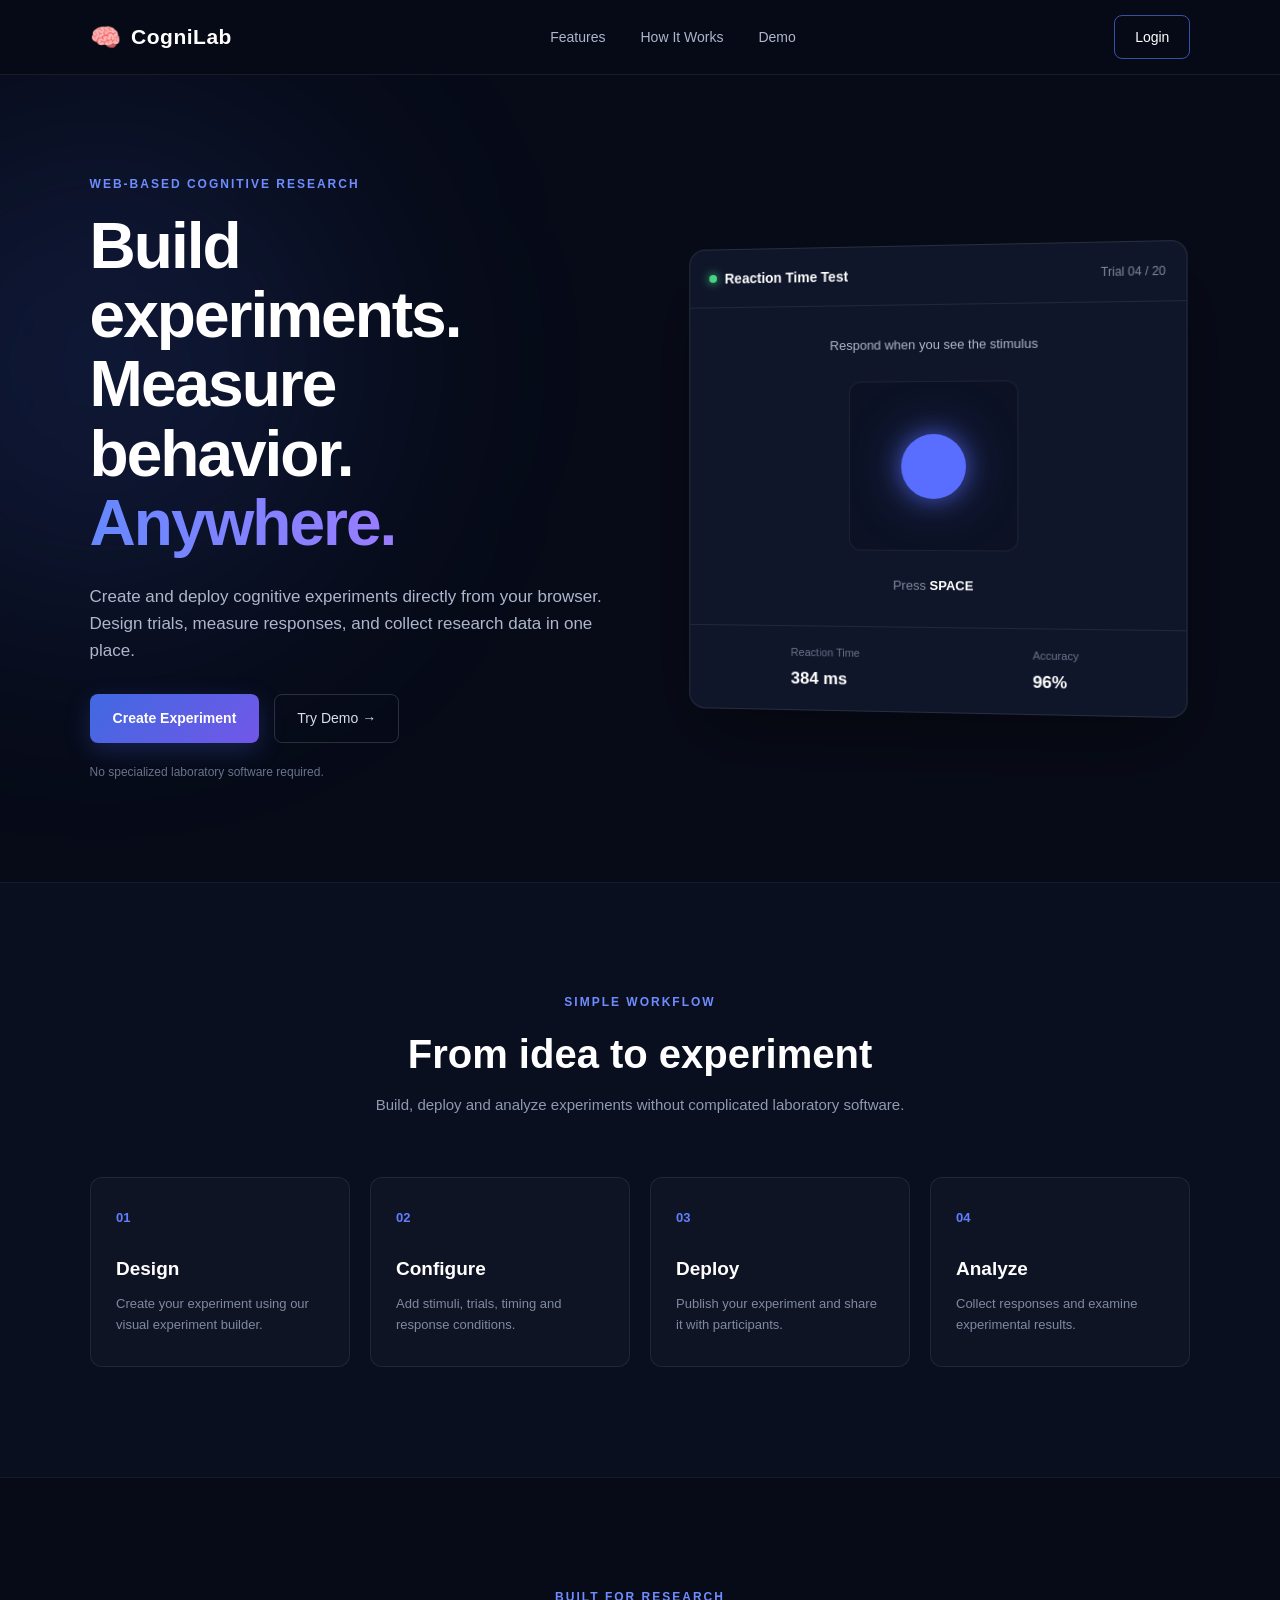
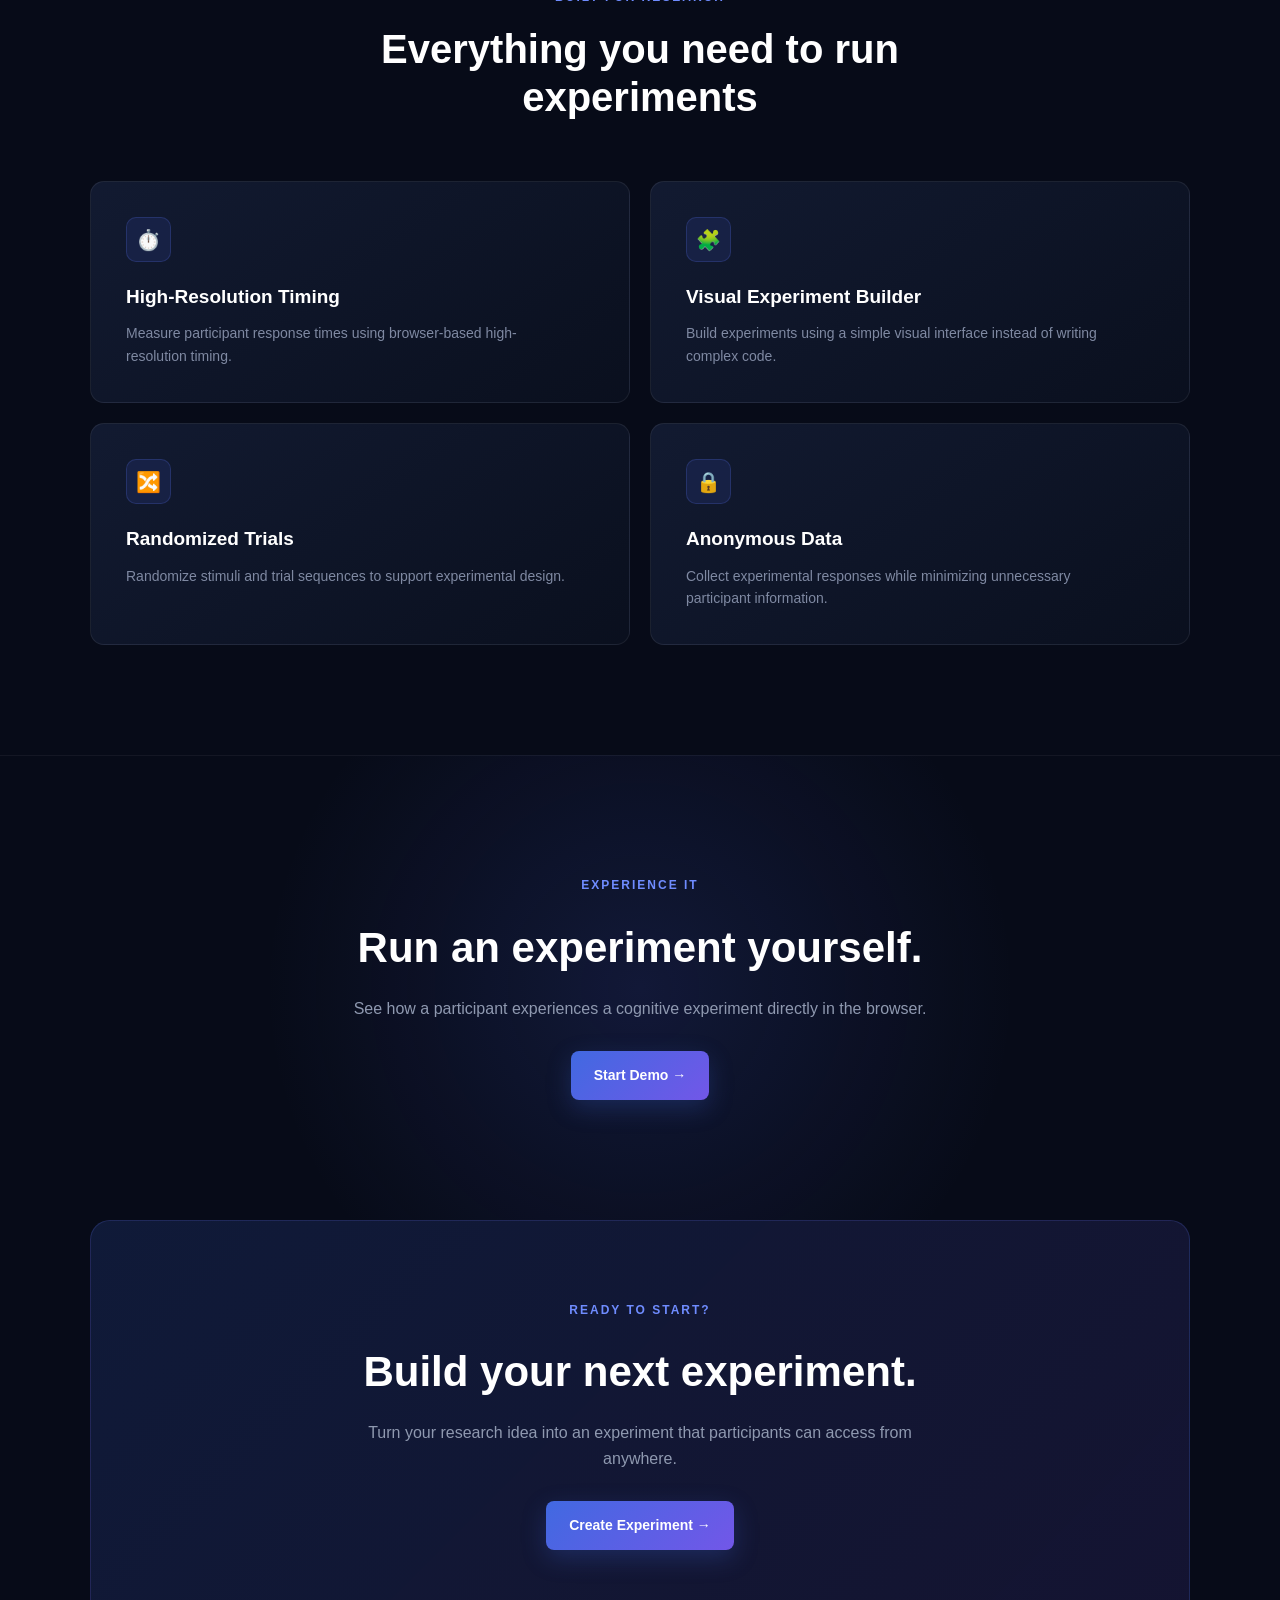
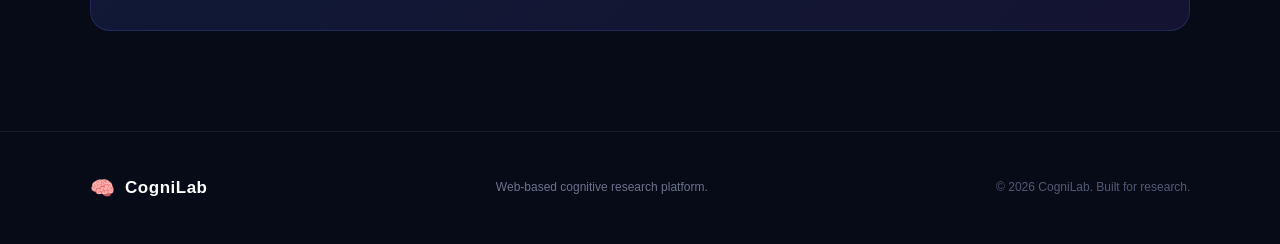
==== index.html @ 71c2ce1d "Add html and css files" ====
<!DOCTYPE html>
<html lang="en">

<head>
    <meta charset="UTF-8">

    <!-- Makes the website responsive on mobile -->
    <meta name="viewport" content="width=device-width, initial-scale=1.0">

    <title>CogniLab | Cognitive Experiment Platform</title>

    <!-- Connect CSS file -->
    <link rel="stylesheet" href="style.css">
</head>

<body>

    <!-- ================= NAVBAR ================= -->

    <header class="navbar">

        <!-- Logo -->
        <div class="logo">
            <span class="logo-icon">🧠</span>
            <span>CogniLab</span>
        </div>

        <!-- Navigation -->
        <nav>
            <a href="#features">Features</a>
            <a href="#how-it-works">How It Works</a>
            <a href="#demo">Demo</a>
        </nav>

        <!-- Navbar button -->
        <a href="login.html" class="nav-button">
    Login
</a>

    </header>


    <!-- ================= HERO SECTION ================= -->

    <main>

        <section class="hero">

            <!-- Left side of Hero -->
            <div class="hero-content">

                <p class="small-heading">
                    WEB-BASED COGNITIVE RESEARCH
                </p>

                <h1>
                    Build experiments.
                    <br>
                    Measure behavior.
                    <br>
                    <span>Anywhere.</span>
                </h1>

                <p class="hero-description">
                    Create and deploy cognitive experiments directly
                    from your browser. Design trials, measure responses,
                    and collect research data in one place.
                </p>

                <!-- Hero buttons -->
                <div class="hero-buttons">

                    <a href="login.html" class="primary-button">
    Create Experiment
</a>

                    <a href="#demo" class="secondary-button">
                        Try Demo →
                    </a>

                </div>

                <!-- Small trust/info text -->
                <p class="hero-note">
                    No specialized laboratory software required.
                </p>

            </div>


            <!-- Right side: Experiment Preview -->

            <div class="experiment-preview">

                <div class="preview-header">

                    <div class="preview-title">
                        <span class="status-dot"></span>
                        Reaction Time Test
                    </div>

                    <span class="trial-number">
                        Trial 04 / 20
                    </span>

                </div>


                <div class="preview-body">

                    <p class="ready-text">
                        Respond when you see the stimulus
                    </p>

                    <div class="stimulus">
                        <div class="circle"></div>
                    </div>

                    <p class="instruction">
                        Press <strong>SPACE</strong>
                    </p>

                </div>


                <div class="preview-footer">

                    <div>
                        <span>Reaction Time</span>
                        <strong>384 ms</strong>
                    </div>

                    <div>
                        <span>Accuracy</span>
                        <strong>96%</strong>
                    </div>

                </div>

            </div>

        </section>


        <!-- ================= HOW IT WORKS ================= -->

        <section id="how-it-works" class="how-it-works">

            <div class="section-heading">

                <p class="small-heading">
                    SIMPLE WORKFLOW
                </p>

                <h2>
                    From idea to experiment
                </h2>

                <p>
                    Build, deploy and analyze experiments without
                    complicated laboratory software.
                </p>

            </div>


            <div class="steps">

                <!-- Step 1 -->
                <div class="step-card">

                    <div class="step-number">
                        01
                    </div>

                    <h3>
                        Design
                    </h3>

                    <p>
                        Create your experiment using our visual
                        experiment builder.
                    </p>

                </div>


                <!-- Step 2 -->
                <div class="step-card">

                    <div class="step-number">
                        02
                    </div>

                    <h3>
                        Configure
                    </h3>

                    <p>
                        Add stimuli, trials, timing and response
                        conditions.
                    </p>

                </div>


                <!-- Step 3 -->
                <div class="step-card">

                    <div class="step-number">
                        03
                    </div>

                    <h3>
                        Deploy
                    </h3>

                    <p>
                        Publish your experiment and share it with
                        participants.
                    </p>

                </div>


                <!-- Step 4 -->
                <div class="step-card">

                    <div class="step-number">
                        04
                    </div>

                    <h3>
                        Analyze
                    </h3>

                    <p>
                        Collect responses and examine experimental
                        results.
                    </p>

                </div>

            </div>

        </section>


        <!-- ================= FEATURES ================= -->

        <section id="features" class="features">

            <div class="section-heading">

                <p class="small-heading">
                    BUILT FOR RESEARCH
                </p>

                <h2>
                    Everything you need to run experiments
                </h2>

            </div>


            <div class="feature-grid">

                <div class="feature-card">

                    <div class="feature-icon">
                        ⏱️
                    </div>

                    <h3>
                        High-Resolution Timing
                    </h3>

                    <p>
                        Measure participant response times
                        using browser-based high-resolution timing.
                    </p>

                </div>


                <div class="feature-card">

                    <div class="feature-icon">
                        🧩
                    </div>

                    <h3>
                        Visual Experiment Builder
                    </h3>

                    <p>
                        Build experiments using a simple visual
                        interface instead of writing complex code.
                    </p>

                </div>


                <div class="feature-card">

                    <div class="feature-icon">
                        🔀
                    </div>

                    <h3>
                        Randomized Trials
                    </h3>

                    <p>
                        Randomize stimuli and trial sequences
                        to support experimental design.
                    </p>

                </div>


                <div class="feature-card">

                    <div class="feature-icon">
                        🔒
                    </div>

                    <h3>
                        Anonymous Data
                    </h3>

                    <p>
                        Collect experimental responses while
                        minimizing unnecessary participant information.
                    </p>

                </div>

            </div>

        </section>


        <!-- ================= DEMO SECTION ================= -->

        <section id="demo" class="demo">

            <div class="demo-content">

                <p class="small-heading">
                    EXPERIENCE IT
                </p>

                <h2>
                    Run an experiment yourself.
                </h2>

                <p>
                    See how a participant experiences a cognitive
                    experiment directly in the browser.
                </p>

                <a href="#" class="primary-button">
                    Start Demo →
                </a>

            </div>

        </section>


        <!-- ================= FINAL CTA ================= -->

        <section class="final-cta">

            <p class="small-heading">
                READY TO START?
            </p>

            <h2>
                Build your next experiment.
            </h2>

            <p>
                Turn your research idea into an experiment
                that participants can access from anywhere.
            </p>

            <a href="#" class="primary-button">
                Create Experiment →
            </a>

        </section>

    </main>


    <!-- ================= FOOTER ================= -->

    <footer>

        <div class="logo">
            <span class="logo-icon">🧠</span>
            <span>CogniLab</span>
        </div>

        <p>
            Web-based cognitive research platform.
        </p>

        <p class="copyright">
            © 2026 CogniLab. Built for research.
        </p>

    </footer>

</body>

</html>
---- style.css ----
/* =========================================================
   GLOBAL STYLES
   ========================================================= */

* {
    margin: 0;
    padding: 0;
    box-sizing: border-box;
}

html {
    scroll-behavior: smooth;
}

body {
    font-family: Arial, Helvetica, sans-serif;
    background: #070b18;
    color: #ffffff;
    line-height: 1.6;
}

/* Remove default link styling */

a {
    text-decoration: none;
    color: inherit;
}

/* Common container width */

main {
    overflow: hidden;
}


/* =========================================================
   NAVBAR
   ========================================================= */

.navbar {
    height: 75px;
    width: 100%;

    display: flex;
    align-items: center;
    justify-content: space-between;

    padding: 0 7%;

    background: rgba(7, 11, 24, 0.9);
    border-bottom: 1px solid rgba(255, 255, 255, 0.08);

    position: sticky;
    top: 0;
    z-index: 1000;

    backdrop-filter: blur(15px);
}

/* Logo */

.logo {
    display: flex;
    align-items: center;
    gap: 10px;

    font-size: 21px;
    font-weight: bold;
    letter-spacing: 0.5px;
}

.logo-icon {
    font-size: 25px;
}

/* Navigation */

.navbar nav {
    display: flex;
    gap: 35px;
}

.navbar nav a {
    color: #aeb6cc;
    font-size: 14px;

    transition: 0.3s ease;
}

.navbar nav a:hover {
    color: #ffffff;
}

/* Navbar button */

.nav-button {
    padding: 10px 20px;

    border: 1px solid rgba(90, 130, 255, 0.6);
    border-radius: 8px;

    color: #ffffff;
    font-size: 14px;

    transition: 0.3s ease;
}

.nav-button:hover {
    background: #4169e1;
    border-color: #4169e1;
}


/* =========================================================
   COMMON BUTTONS
   ========================================================= */

.primary-button {
    display: inline-block;

    padding: 13px 23px;

    border-radius: 8px;

    background: linear-gradient(
        135deg,
        #4169e1,
        #7257e8
    );

    color: white;

    font-size: 14px;
    font-weight: bold;

    transition: 0.3s ease;

    box-shadow: 0 8px 25px rgba(65, 105, 225, 0.25);
}

.primary-button:hover {
    transform: translateY(-3px);

    box-shadow:
        0 12px 35px rgba(65, 105, 225, 0.4);
}

.secondary-button {
    display: inline-block;

    padding: 12px 22px;

    border: 1px solid rgba(255, 255, 255, 0.15);

    border-radius: 8px;

    color: #d9deeb;

    font-size: 14px;

    transition: 0.3s ease;
}

.secondary-button:hover {
    background: rgba(255, 255, 255, 0.06);
}


/* =========================================================
   HERO SECTION
   ========================================================= */

.hero {
    min-height: 650px;

    padding: 100px 7%;

    display: grid;
    grid-template-columns: 1fr 1fr;

    align-items: center;

    gap: 70px;

    position: relative;
}

/* Background glow */

.hero::before {
    content: "";

    position: absolute;

    width: 500px;
    height: 500px;

    background: rgba(65, 105, 225, 0.15);

    filter: blur(120px);

    border-radius: 50%;

    top: 40px;
    left: -150px;

    z-index: -1;
}

/* Hero content */

.hero-content {
    max-width: 620px;
}

.small-heading {
    color: #6f8cff;

    font-size: 12px;

    font-weight: bold;

    letter-spacing: 2px;

    margin-bottom: 18px;
}

.hero h1 {
    font-size: clamp(45px, 5vw, 72px);

    line-height: 1.08;

    letter-spacing: -2px;

    margin-bottom: 25px;
}

.hero h1 span {
    background: linear-gradient(
        90deg,
        #6688ff,
        #9a7cff
    );

    -webkit-background-clip: text;
    background-clip: text;

    color: transparent;
}

.hero-description {
    color: #aeb6cc;

    font-size: 17px;

    max-width: 560px;

    margin-bottom: 30px;
}

/* Hero buttons */

.hero-buttons {
    display: flex;

    align-items: center;

    gap: 15px;

    margin-bottom: 20px;
}

.hero-note {
    color: #69738c;

    font-size: 12px;
}


/* =========================================================
   EXPERIMENT PREVIEW
   ========================================================= */

.experiment-preview {
    width: 100%;
    max-width: 500px;

    justify-self: center;

    background: rgba(17, 24, 45, 0.85);

    border: 1px solid rgba(255, 255, 255, 0.1);

    border-radius: 16px;

    overflow: hidden;

    box-shadow:
        0 30px 80px rgba(0, 0, 0, 0.4);

    transform: perspective(1000px) rotateY(-5deg);

    transition: 0.5s ease;
}

.experiment-preview:hover {
    transform: perspective(1000px) rotateY(0deg) translateY(-5px);
}

/* Preview header */

.preview-header {
    padding: 18px 20px;

    display: flex;
    align-items: center;
    justify-content: space-between;

    border-bottom: 1px solid rgba(255, 255, 255, 0.08);
}

.preview-title {
    display: flex;

    align-items: center;

    gap: 8px;

    font-size: 14px;

    font-weight: bold;
}

.status-dot {
    width: 8px;
    height: 8px;

    background: #45d483;

    border-radius: 50%;

    box-shadow: 0 0 10px #45d483;
}

.trial-number {
    color: #7f89a2;

    font-size: 12px;
}

/* Preview body */

.preview-body {
    min-height: 320px;

    padding: 30px;

    display: flex;

    flex-direction: column;

    align-items: center;

    justify-content: center;

    text-align: center;
}

.ready-text {
    color: #aeb6cc;

    font-size: 13px;

    margin-bottom: 25px;
}

/* Stimulus area */

.stimulus {
    width: 170px;
    height: 170px;

    display: flex;

    align-items: center;
    justify-content: center;

    background: #0c1224;

    border: 1px solid rgba(255, 255, 255, 0.07);

    border-radius: 12px;

    margin-bottom: 25px;
}

/* Stimulus circle */

.circle {
    width: 65px;
    height: 65px;

    border-radius: 50%;

    background: #596dff;

    box-shadow:
        0 0 25px rgba(89, 109, 255, 0.7),
        0 0 60px rgba(89, 109, 255, 0.3);
}

.instruction {
    color: #7f89a2;

    font-size: 13px;
}

.instruction strong {
    color: #ffffff;
}

/* Preview footer */

.preview-footer {
    display: flex;

    justify-content: space-around;

    padding: 18px;

    border-top: 1px solid rgba(255, 255, 255, 0.08);
}

.preview-footer div {
    display: flex;

    flex-direction: column;

    gap: 3px;
}

.preview-footer span {
    color: #69738c;

    font-size: 11px;
}

.preview-footer strong {
    font-size: 17px;
}


/* =========================================================
   SECTION COMMON STYLES
   ========================================================= */

.how-it-works,
.features {
    padding: 110px 7%;
}

.section-heading {
    max-width: 700px;

    margin: 0 auto 60px;

    text-align: center;
}

.section-heading h2 {
    font-size: 40px;

    line-height: 1.2;

    margin-bottom: 15px;
}

.section-heading > p:last-child {
    color: #8f99b0;

    font-size: 15px;
}


/* =========================================================
   HOW IT WORKS
   ========================================================= */

.how-it-works {
    background: #0a0f20;

    border-top: 1px solid rgba(255, 255, 255, 0.04);
    border-bottom: 1px solid rgba(255, 255, 255, 0.04);
}

.steps {
    max-width: 1100px;

    margin: auto;

    display: grid;

    grid-template-columns: repeat(4, 1fr);

    gap: 20px;
}

.step-card {
    padding: 30px 25px;

    background: rgba(255, 255, 255, 0.025);

    border: 1px solid rgba(255, 255, 255, 0.07);

    border-radius: 12px;

    transition: 0.3s ease;
}

.step-card:hover {
    transform: translateY(-6px);

    border-color: rgba(92, 117, 255, 0.4);

    background: rgba(65, 105, 225, 0.06);
}

.step-number {
    color: #627eff;

    font-size: 13px;

    font-weight: bold;

    margin-bottom: 25px;
}

.step-card h3 {
    font-size: 19px;

    margin-bottom: 10px;
}

.step-card p {
    color: #7f89a2;

    font-size: 13px;
}


/* =========================================================
   FEATURES
   ========================================================= */

.features {
    position: relative;
}

.feature-grid {
    max-width: 1100px;

    margin: auto;

    display: grid;

    grid-template-columns: repeat(2, 1fr);

    gap: 20px;
}

.feature-card {
    padding: 35px;

    background: linear-gradient(
        145deg,
        rgba(20, 28, 52, 0.9),
        rgba(11, 16, 31, 0.9)
    );

    border: 1px solid rgba(255, 255, 255, 0.07);

    border-radius: 14px;

    transition: 0.3s ease;
}

.feature-card:hover {
    transform: translateY(-5px);

    border-color: rgba(100, 125, 255, 0.35);
}

.feature-icon {
    width: 45px;
    height: 45px;

    display: flex;

    align-items: center;
    justify-content: center;

    background: rgba(75, 103, 235, 0.12);

    border: 1px solid rgba(95, 120, 255, 0.2);

    border-radius: 10px;

    font-size: 20px;

    margin-bottom: 20px;
}

.feature-card h3 {
    font-size: 19px;

    margin-bottom: 10px;
}

.feature-card p {
    color: #7f89a2;

    font-size: 14px;

    max-width: 450px;
}


/* =========================================================
   DEMO SECTION
   ========================================================= */

.demo {
    padding: 120px 7%;

    text-align: center;

    background:
        radial-gradient(
            circle at center,
            rgba(74, 94, 220, 0.16),
            transparent 55%
        );

    border-top: 1px solid rgba(255, 255, 255, 0.05);
}

.demo-content {
    max-width: 650px;

    margin: auto;
}

.demo h2 {
    font-size: 42px;

    margin-bottom: 15px;
}

.demo p:not(.small-heading) {
    color: #8f99b0;

    margin-bottom: 30px;
}


/* =========================================================
   FINAL CTA
   ========================================================= */

.final-cta {
    margin: 0 7% 100px;

    padding: 80px 30px;

    text-align: center;

    background: linear-gradient(
        135deg,
        rgba(65, 105, 225, 0.16),
        rgba(114, 87, 232, 0.12)
    );

    border: 1px solid rgba(100, 125, 255, 0.18);

    border-radius: 20px;
}

.final-cta h2 {
    font-size: 42px;

    margin-bottom: 15px;
}

.final-cta > p:not(.small-heading) {
    color: #8f99b0;

    max-width: 550px;

    margin: 0 auto 30px;
}


/* =========================================================
   FOOTER
   ========================================================= */

footer {
    padding: 40px 7%;

    display: flex;

    align-items: center;

    justify-content: space-between;

    gap: 20px;

    border-top: 1px solid rgba(255, 255, 255, 0.07);

    color: #69738c;

    font-size: 12px;
}

footer .logo {
    color: #ffffff;

    font-size: 17px;
}

footer .logo-icon {
    font-size: 20px;
}

footer .copyright {
    color: #505a72;
}


/* =========================================================
   RESPONSIVE DESIGN — TABLETS
   ========================================================= */

@media (max-width: 900px) {

    .navbar {
        padding: 0 5%;
    }

    .hero {
        padding: 80px 5%;

        grid-template-columns: 1fr;

        text-align: center;
    }

    .hero-content {
        margin: auto;
    }

    .hero-description {
        margin-left: auto;
        margin-right: auto;
    }

    .hero-buttons {
        justify-content: center;
    }

    .experiment-preview {
        transform: none;
    }

    .steps {
        grid-template-columns: repeat(2, 1fr);
    }

    .how-it-works,
    .features {
        padding: 90px 5%;
    }
}


/* =========================================================
   RESPONSIVE DESIGN — MOBILE
   ========================================================= */

@media (max-width: 600px) {

    /* Navbar */

    .navbar {
        height: auto;

        padding: 18px 5%;

        flex-wrap: wrap;

        gap: 15px;
    }

    .navbar nav {
        order: 3;

        width: 100%;

        justify-content: center;

        gap: 20px;
    }

    .nav-button {
        padding: 8px 14px;
    }


    /* Hero */

    .hero {
        padding: 70px 5%;
    }

    .hero h1 {
        font-size: 42px;

        letter-spacing: -1px;
    }

    .hero-description {
        font-size: 15px;
    }

    .hero-buttons {
        flex-direction: column;

        width: 100%;
    }

    .hero-buttons a {
        width: 100%;

        text-align: center;
    }


    /* Experiment preview */

    .experiment-preview {
        width: 100%;
    }

    .preview-body {
        min-height: 280px;
    }

    .stimulus {
        width: 140px;
        height: 140px;
    }


    /* Section headings */

    .section-heading h2 {
        font-size: 32px;
    }

    .demo h2,
    .final-cta h2 {
        font-size: 32px;
    }


    /* Steps */

    .steps {
        grid-template-columns: 1fr;
    }


    /* Features */

    .feature-grid {
        grid-template-columns: 1fr;
    }


    /* CTA */

    .final-cta {
        margin: 0 5% 70px;

        padding: 60px 20px;
    }


    /* Footer */

    footer {
        flex-direction: column;

        text-align: center;
    }
}
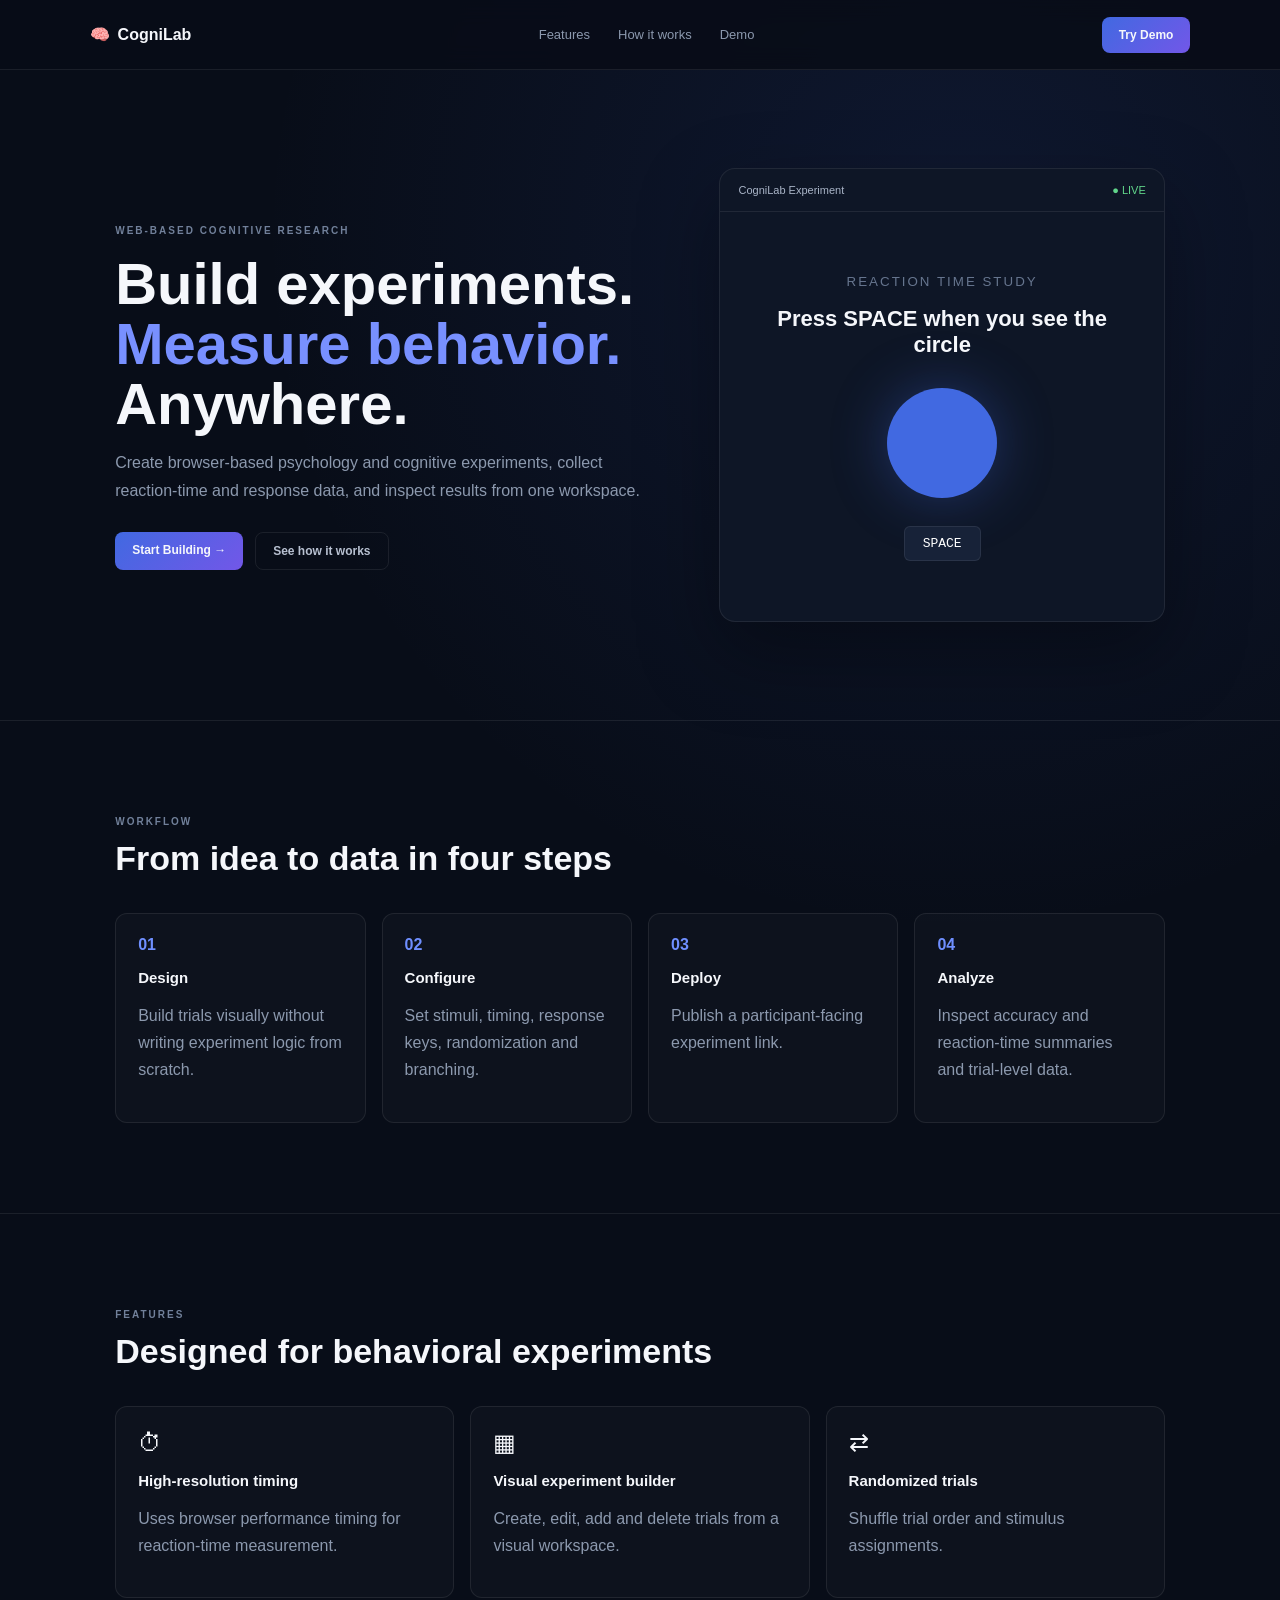
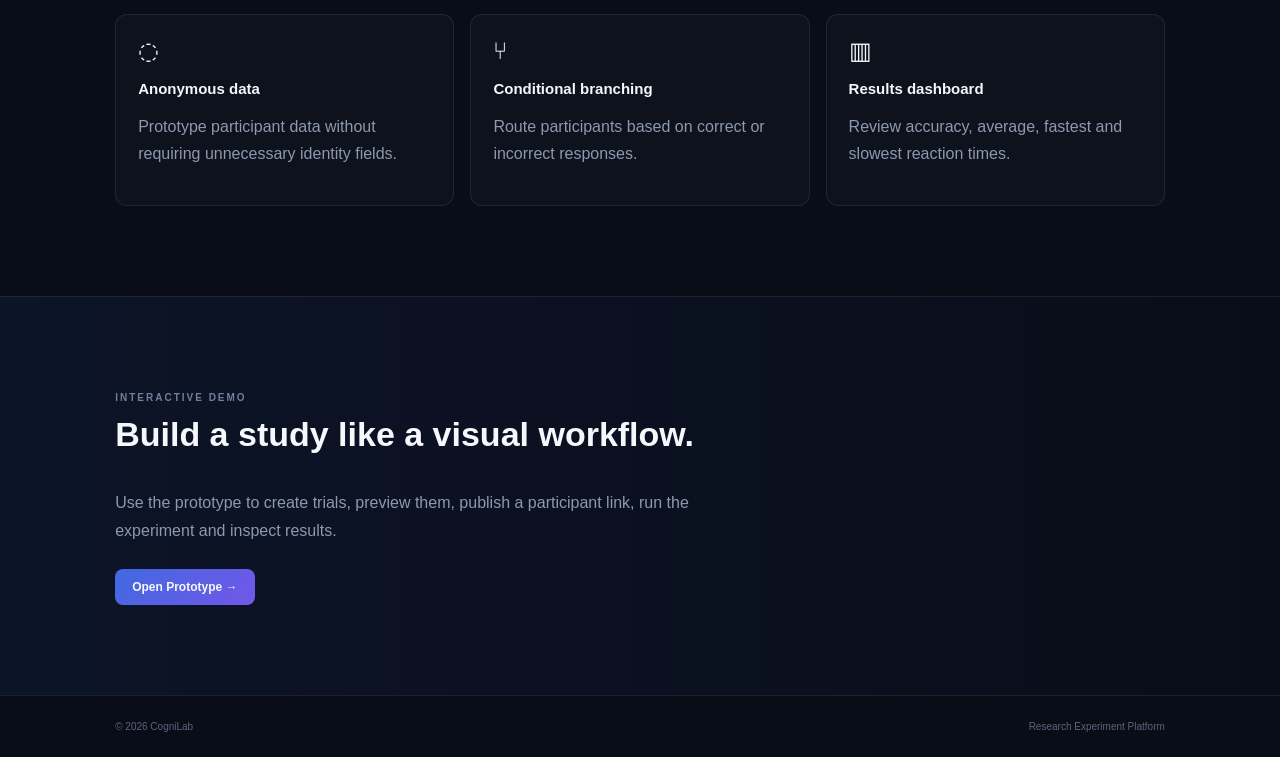
==== commit a8c271c4: "updated front end files" ====
--- a/index.html
+++ b/index.html
@@ -3,414 +3,432 @@
 
 <head>
     <meta charset="UTF-8">
-
-    <!-- Makes the website responsive on mobile -->
     <meta name="viewport" content="width=device-width, initial-scale=1.0">
 
-    <title>CogniLab | Cognitive Experiment Platform</title>
-
-    <!-- Connect CSS file -->
+    <title>CogniLab | Cognitive Research Platform</title>
+
     <link rel="stylesheet" href="style.css">
 </head>
 
 <body>
 
-    <!-- ================= NAVBAR ================= -->
-
-    <header class="navbar">
-
-        <!-- Logo -->
-        <div class="logo">
-            <span class="logo-icon">🧠</span>
-            <span>CogniLab</span>
-        </div>
-
-        <!-- Navigation -->
+    <!-- =========================
+         NAVBAR
+    ========================== -->
+
+    <header class="nav">
+
+        <a href="index.html" class="brand">
+            <span>🧠</span>
+            CogniLab
+        </a>
+
         <nav>
-            <a href="#features">Features</a>
-            <a href="#how-it-works">How It Works</a>
-            <a href="#demo">Demo</a>
+
+            <a href="#features">
+                Features
+            </a>
+
+            <a href="#workflow">
+                How it works
+            </a>
+
+            <a href="#demo">
+                Demo
+            </a>
+
         </nav>
 
-        <!-- Navbar button -->
-        <a href="login.html" class="nav-button">
-    Login
-</a>
+        <a
+            href="login.html"
+            class="nav-cta"
+        >
+            Try Demo
+        </a>
 
     </header>
 
 
-    <!-- ================= HERO SECTION ================= -->
-
     <main>
 
+        <!-- =========================
+             HERO
+        ========================== -->
+
         <section class="hero">
 
-            <!-- Left side of Hero -->
-            <div class="hero-content">
-
-                <p class="small-heading">
+            <div class="hero-copy">
+
+                <span class="eyebrow">
                     WEB-BASED COGNITIVE RESEARCH
-                </p>
+                </span>
 
                 <h1>
                     Build experiments.
                     <br>
-                    Measure behavior.
+
+                    <span>
+                        Measure behavior.
+                    </span>
+
                     <br>
-                    <span>Anywhere.</span>
+
+                    Anywhere.
                 </h1>
 
-                <p class="hero-description">
-                    Create and deploy cognitive experiments directly
-                    from your browser. Design trials, measure responses,
-                    and collect research data in one place.
+                <p>
+                    Create browser-based psychology and cognitive
+                    experiments, collect reaction-time and response
+                    data, and inspect results from one workspace.
                 </p>
 
-                <!-- Hero buttons -->
-                <div class="hero-buttons">
-
-                    <a href="login.html" class="primary-button">
-    Create Experiment
-</a>
-
-                    <a href="#demo" class="secondary-button">
-                        Try Demo →
+                <div class="actions">
+
+                    <a
+                        href="login.html"
+                        class="btn primary"
+                    >
+                        Start Building →
                     </a>
 
+                    <a
+                        href="#workflow"
+                        class="btn ghost"
+                    >
+                        See how it works
+                    </a>
+
                 </div>
 
-                <!-- Small trust/info text -->
-                <p class="hero-note">
-                    No specialized laboratory software required.
+            </div>
+
+
+            <!-- Experiment Preview -->
+
+            <div class="hero-card">
+
+                <div class="mock-top">
+
+                    <span>
+                        CogniLab Experiment
+                    </span>
+
+                    <span class="live">
+                        ● LIVE
+                    </span>
+
+                </div>
+
+
+                <div class="mock-body">
+
+                    <small>
+                        REACTION TIME STUDY
+                    </small>
+
+                    <h3>
+                        Press SPACE when you see
+                        the circle
+                    </h3>
+
+                    <div class="mock-circle"></div>
+
+                    <kbd>
+                        SPACE
+                    </kbd>
+
+                </div>
+
+            </div>
+
+        </section>
+
+
+        <!-- =========================
+             WORKFLOW
+        ========================== -->
+
+        <section
+            id="workflow"
+            class="section"
+        >
+
+            <span class="eyebrow">
+                WORKFLOW
+            </span>
+
+            <h2>
+                From idea to data in four steps
+            </h2>
+
+
+            <div class="grid4">
+
+                <article>
+
+                    <b>
+                        01
+                    </b>
+
+                    <h3>
+                        Design
+                    </h3>
+
+                    <p>
+                        Build trials visually without
+                        writing experiment logic from
+                        scratch.
+                    </p>
+
+                </article>
+
+
+                <article>
+
+                    <b>
+                        02
+                    </b>
+
+                    <h3>
+                        Configure
+                    </h3>
+
+                    <p>
+                        Set stimuli, timing, response
+                        keys, randomization and
+                        branching.
+                    </p>
+
+                </article>
+
+
+                <article>
+
+                    <b>
+                        03
+                    </b>
+
+                    <h3>
+                        Deploy
+                    </h3>
+
+                    <p>
+                        Publish a participant-facing
+                        experiment link.
+                    </p>
+
+                </article>
+
+
+                <article>
+
+                    <b>
+                        04
+                    </b>
+
+                    <h3>
+                        Analyze
+                    </h3>
+
+                    <p>
+                        Inspect accuracy and reaction-time
+                        summaries and trial-level data.
+                    </p>
+
+                </article>
+
+            </div>
+
+        </section>
+
+
+        <!-- =========================
+             FEATURES
+        ========================== -->
+
+        <section
+            id="features"
+            class="section"
+        >
+
+            <span class="eyebrow">
+                FEATURES
+            </span>
+
+            <h2>
+                Designed for behavioral experiments
+            </h2>
+
+
+            <div class="feature-grid">
+
+                <article>
+
+                    <span>
+                        ⏱
+                    </span>
+
+                    <h3>
+                        High-resolution timing
+                    </h3>
+
+                    <p>
+                        Uses browser performance timing
+                        for reaction-time measurement.
+                    </p>
+
+                </article>
+
+
+                <article>
+
+                    <span>
+                        ▦
+                    </span>
+
+                    <h3>
+                        Visual experiment builder
+                    </h3>
+
+                    <p>
+                        Create, edit, add and delete trials
+                        from a visual workspace.
+                    </p>
+
+                </article>
+
+
+                <article>
+
+                    <span>
+                        ⇄
+                    </span>
+
+                    <h3>
+                        Randomized trials
+                    </h3>
+
+                    <p>
+                        Shuffle trial order and
+                        stimulus assignments.
+                    </p>
+
+                </article>
+
+
+                <article>
+
+                    <span>
+                        ◌
+                    </span>
+
+                    <h3>
+                        Anonymous data
+                    </h3>
+
+                    <p>
+                        Prototype participant data
+                        without requiring unnecessary
+                        identity fields.
+                    </p>
+
+                </article>
+
+
+                <article>
+
+                    <span>
+                        ⑂
+                    </span>
+
+                    <h3>
+                        Conditional branching
+                    </h3>
+
+                    <p>
+                        Route participants based on
+                        correct or incorrect responses.
+                    </p>
+
+                </article>
+
+
+                <article>
+
+                    <span>
+                        ▥
+                    </span>
+
+                    <h3>
+                        Results dashboard
+                    </h3>
+
+                    <p>
+                        Review accuracy, average,
+                        fastest and slowest reaction times.
+                    </p>
+
+                </article>
+
+            </div>
+
+        </section>
+
+
+        <!-- =========================
+             DEMO
+        ========================== -->
+
+        <section
+            id="demo"
+            class="demo section"
+        >
+
+            <div>
+
+                <span class="eyebrow">
+                    INTERACTIVE DEMO
+                </span>
+
+                <h2>
+                    Build a study like a
+                    visual workflow.
+                </h2>
+
+                <p>
+                    Use the prototype to create trials,
+                    preview them, publish a participant
+                    link, run the experiment and inspect
+                    results.
                 </p>
 
+                <a
+                    href="login.html"
+                    class="btn primary"
+                >
+                    Open Prototype →
+                </a>
+
             </div>
 
-
-            <!-- Right side: Experiment Preview -->
-
-            <div class="experiment-preview">
-
-                <div class="preview-header">
-
-                    <div class="preview-title">
-                        <span class="status-dot"></span>
-                        Reaction Time Test
-                    </div>
-
-                    <span class="trial-number">
-                        Trial 04 / 20
-                    </span>
-
-                </div>
-
-
-                <div class="preview-body">
-
-                    <p class="ready-text">
-                        Respond when you see the stimulus
-                    </p>
-
-                    <div class="stimulus">
-                        <div class="circle"></div>
-                    </div>
-
-                    <p class="instruction">
-                        Press <strong>SPACE</strong>
-                    </p>
-
-                </div>
-
-
-                <div class="preview-footer">
-
-                    <div>
-                        <span>Reaction Time</span>
-                        <strong>384 ms</strong>
-                    </div>
-
-                    <div>
-                        <span>Accuracy</span>
-                        <strong>96%</strong>
-                    </div>
-
-                </div>
-
-            </div>
-
         </section>
 
-
-        <!-- ================= HOW IT WORKS ================= -->
-
-        <section id="how-it-works" class="how-it-works">
-
-            <div class="section-heading">
-
-                <p class="small-heading">
-                    SIMPLE WORKFLOW
-                </p>
-
-                <h2>
-                    From idea to experiment
-                </h2>
-
-                <p>
-                    Build, deploy and analyze experiments without
-                    complicated laboratory software.
-                </p>
-
-            </div>
-
-
-            <div class="steps">
-
-                <!-- Step 1 -->
-                <div class="step-card">
-
-                    <div class="step-number">
-                        01
-                    </div>
-
-                    <h3>
-                        Design
-                    </h3>
-
-                    <p>
-                        Create your experiment using our visual
-                        experiment builder.
-                    </p>
-
-                </div>
-
-
-                <!-- Step 2 -->
-                <div class="step-card">
-
-                    <div class="step-number">
-                        02
-                    </div>
-
-                    <h3>
-                        Configure
-                    </h3>
-
-                    <p>
-                        Add stimuli, trials, timing and response
-                        conditions.
-                    </p>
-
-                </div>
-
-
-                <!-- Step 3 -->
-                <div class="step-card">
-
-                    <div class="step-number">
-                        03
-                    </div>
-
-                    <h3>
-                        Deploy
-                    </h3>
-
-                    <p>
-                        Publish your experiment and share it with
-                        participants.
-                    </p>
-
-                </div>
-
-
-                <!-- Step 4 -->
-                <div class="step-card">
-
-                    <div class="step-number">
-                        04
-                    </div>
-
-                    <h3>
-                        Analyze
-                    </h3>
-
-                    <p>
-                        Collect responses and examine experimental
-                        results.
-                    </p>
-
-                </div>
-
-            </div>
-
-        </section>
-
-
-        <!-- ================= FEATURES ================= -->
-
-        <section id="features" class="features">
-
-            <div class="section-heading">
-
-                <p class="small-heading">
-                    BUILT FOR RESEARCH
-                </p>
-
-                <h2>
-                    Everything you need to run experiments
-                </h2>
-
-            </div>
-
-
-            <div class="feature-grid">
-
-                <div class="feature-card">
-
-                    <div class="feature-icon">
-                        ⏱️
-                    </div>
-
-                    <h3>
-                        High-Resolution Timing
-                    </h3>
-
-                    <p>
-                        Measure participant response times
-                        using browser-based high-resolution timing.
-                    </p>
-
-                </div>
-
-
-                <div class="feature-card">
-
-                    <div class="feature-icon">
-                        🧩
-                    </div>
-
-                    <h3>
-                        Visual Experiment Builder
-                    </h3>
-
-                    <p>
-                        Build experiments using a simple visual
-                        interface instead of writing complex code.
-                    </p>
-
-                </div>
-
-
-                <div class="feature-card">
-
-                    <div class="feature-icon">
-                        🔀
-                    </div>
-
-                    <h3>
-                        Randomized Trials
-                    </h3>
-
-                    <p>
-                        Randomize stimuli and trial sequences
-                        to support experimental design.
-                    </p>
-
-                </div>
-
-
-                <div class="feature-card">
-
-                    <div class="feature-icon">
-                        🔒
-                    </div>
-
-                    <h3>
-                        Anonymous Data
-                    </h3>
-
-                    <p>
-                        Collect experimental responses while
-                        minimizing unnecessary participant information.
-                    </p>
-
-                </div>
-
-            </div>
-
-        </section>
-
-
-        <!-- ================= DEMO SECTION ================= -->
-
-        <section id="demo" class="demo">
-
-            <div class="demo-content">
-
-                <p class="small-heading">
-                    EXPERIENCE IT
-                </p>
-
-                <h2>
-                    Run an experiment yourself.
-                </h2>
-
-                <p>
-                    See how a participant experiences a cognitive
-                    experiment directly in the browser.
-                </p>
-
-                <a href="#" class="primary-button">
-                    Start Demo →
-                </a>
-
-            </div>
-
-        </section>
-
-
-        <!-- ================= FINAL CTA ================= -->
-
-        <section class="final-cta">
-
-            <p class="small-heading">
-                READY TO START?
-            </p>
-
-            <h2>
-                Build your next experiment.
-            </h2>
-
-            <p>
-                Turn your research idea into an experiment
-                that participants can access from anywhere.
-            </p>
-
-            <a href="#" class="primary-button">
-                Create Experiment →
-            </a>
-
-        </section>
-
     </main>
 
 
-    <!-- ================= FOOTER ================= -->
+    <!-- =========================
+         FOOTER
+    ========================== -->
 
     <footer>
 
-        <div class="logo">
-            <span class="logo-icon">🧠</span>
-            <span>CogniLab</span>
-        </div>
-
-        <p>
-            Web-based cognitive research platform.
-        </p>
-
-        <p class="copyright">
-            © 2026 CogniLab. Built for research.
-        </p>
+        <span>
+            © 2026 CogniLab
+        </span>
+
+        <span>
+            Research Experiment Platform
+        </span>
 
     </footer>
 
--- a/style.css
+++ b/style.css
@@ -1,906 +1,582 @@
-/* =========================================================
-   GLOBAL STYLES
-   ========================================================= */
+:root {
+    --bg: #080d18;
+    --panel: #0e1626;
+    --panel2: #111c30;
+
+    --text: #f5f7fb;
+    --muted: #8c99ae;
+
+    --line: rgba(255, 255, 255, 0.08);
+
+    --blue: #4169e1;
+    --purple: #7257e8;
+    --green: #61d68b;
+}
+
+
+/* =========================
+   RESET
+========================= */
 
 * {
-    margin: 0;
-    padding: 0;
     box-sizing: border-box;
 }
+
 
 html {
     scroll-behavior: smooth;
 }
 
+
 body {
-    font-family: Arial, Helvetica, sans-serif;
-    background: #070b18;
-    color: #ffffff;
-    line-height: 1.6;
-}
-
-/* Remove default link styling */
+    margin: 0;
+
+    background:
+        radial-gradient(
+            circle at 75% 10%,
+            rgba(65, 105, 225, 0.12),
+            transparent 30%
+        ),
+        var(--bg);
+
+    color: var(--text);
+
+    font-family:
+        Arial,
+        Helvetica,
+        sans-serif;
+}
+
 
 a {
+    color: inherit;
     text-decoration: none;
-    color: inherit;
-}
-
-/* Common container width */
-
-main {
-    overflow: hidden;
-}
-
-
-/* =========================================================
+}
+
+
+/* =========================
    NAVBAR
-   ========================================================= */
-
-.navbar {
-    height: 75px;
-    width: 100%;
+========================= */
+
+.nav {
+    height: 70px;
+
+    padding: 0 7%;
 
     display: flex;
     align-items: center;
     justify-content: space-between;
 
-    padding: 0 7%;
-
-    background: rgba(7, 11, 24, 0.9);
-    border-bottom: 1px solid rgba(255, 255, 255, 0.08);
+    border-bottom: 1px solid var(--line);
 
     position: sticky;
     top: 0;
-    z-index: 1000;
-
-    backdrop-filter: blur(15px);
-}
-
-/* Logo */
-
-.logo {
+
+    background: rgba(8, 13, 24, 0.9);
+
+    backdrop-filter: blur(12px);
+
+    z-index: 5;
+}
+
+
+.brand {
+    font-weight: 700;
+
     display: flex;
     align-items: center;
-    gap: 10px;
-
-    font-size: 21px;
-    font-weight: bold;
-    letter-spacing: 0.5px;
-}
-
-.logo-icon {
-    font-size: 25px;
-}
-
-/* Navigation */
-
-.navbar nav {
+
+    gap: 8px;
+}
+
+
+.nav nav {
     display: flex;
-    gap: 35px;
-}
-
-.navbar nav a {
-    color: #aeb6cc;
-    font-size: 14px;
-
-    transition: 0.3s ease;
-}
-
-.navbar nav a:hover {
-    color: #ffffff;
-}
-
-/* Navbar button */
-
-.nav-button {
-    padding: 10px 20px;
-
-    border: 1px solid rgba(90, 130, 255, 0.6);
+
+    gap: 28px;
+
+    color: var(--muted);
+
+    font-size: 13px;
+}
+
+
+.nav nav a {
+    transition: 0.2s;
+}
+
+
+.nav nav a:hover {
+    color: white;
+}
+
+
+.nav-cta {
     border-radius: 8px;
 
-    color: #ffffff;
-    font-size: 14px;
-
-    transition: 0.3s ease;
-}
-
-.nav-button:hover {
-    background: #4169e1;
-    border-color: #4169e1;
-}
-
-
-/* =========================================================
-   COMMON BUTTONS
-   ========================================================= */
-
-.primary-button {
+    padding: 11px 17px;
+
+    font-size: 12px;
+
+    font-weight: 700;
+
+    background:
+        linear-gradient(
+            135deg,
+            var(--blue),
+            var(--purple)
+        );
+}
+
+
+/* =========================
+   BUTTONS
+========================= */
+
+.btn {
+    border-radius: 8px;
+
+    padding: 11px 17px;
+
+    font-size: 12px;
+
+    font-weight: 700;
+
     display: inline-block;
 
-    padding: 13px 23px;
-
-    border-radius: 8px;
-
-    background: linear-gradient(
-        135deg,
-        #4169e1,
-        #7257e8
-    );
-
-    color: white;
-
-    font-size: 14px;
-    font-weight: bold;
-
-    transition: 0.3s ease;
-
-    box-shadow: 0 8px 25px rgba(65, 105, 225, 0.25);
-}
-
-.primary-button:hover {
-    transform: translateY(-3px);
-
-    box-shadow:
-        0 12px 35px rgba(65, 105, 225, 0.4);
-}
-
-.secondary-button {
-    display: inline-block;
-
-    padding: 12px 22px;
-
-    border: 1px solid rgba(255, 255, 255, 0.15);
-
-    border-radius: 8px;
-
-    color: #d9deeb;
-
-    font-size: 14px;
-
-    transition: 0.3s ease;
-}
-
-.secondary-button:hover {
-    background: rgba(255, 255, 255, 0.06);
-}
-
-
-/* =========================================================
-   HERO SECTION
-   ========================================================= */
+    transition:
+        transform 0.2s,
+        opacity 0.2s;
+}
+
+
+.btn:hover {
+    transform: translateY(-2px);
+
+    opacity: 0.92;
+}
+
+
+.primary {
+    background:
+        linear-gradient(
+            135deg,
+            var(--blue),
+            var(--purple)
+        );
+}
+
+
+.ghost {
+    border: 1px solid var(--line);
+
+    color: #b8c1d1;
+}
+
+
+/* =========================
+   HERO
+========================= */
 
 .hero {
     min-height: 650px;
 
-    padding: 100px 7%;
+    padding: 90px 9%;
 
     display: grid;
-    grid-template-columns: 1fr 1fr;
+
+    grid-template-columns:
+        1.1fr
+        0.9fr;
+
+    gap: 60px;
 
     align-items: center;
-
-    gap: 70px;
-
-    position: relative;
-}
-
-/* Background glow */
-
-.hero::before {
-    content: "";
-
-    position: absolute;
-
-    width: 500px;
-    height: 500px;
-
-    background: rgba(65, 105, 225, 0.15);
-
-    filter: blur(120px);
+}
+
+
+.hero-copy {
+    max-width: 700px;
+}
+
+
+.eyebrow {
+    font-size: 10px;
+
+    letter-spacing: 2px;
+
+    color: #71809a;
+
+    font-weight: 700;
+}
+
+
+.hero h1 {
+    font-size: 58px;
+
+    line-height: 1.03;
+
+    margin: 16px 0;
+}
+
+
+.hero h1 span {
+    color: #7890ff;
+}
+
+
+.hero p {
+    color: var(--muted);
+
+    line-height: 1.7;
+
+    max-width: 650px;
+}
+
+
+.actions {
+    display: flex;
+
+    gap: 12px;
+
+    margin-top: 28px;
+}
+
+
+/* =========================
+   HERO MOCKUP
+========================= */
+
+.hero-card {
+    background: var(--panel);
+
+    border: 1px solid var(--line);
+
+    border-radius: 16px;
+
+    box-shadow:
+        0 30px 80px rgba(0, 0, 0, 0.35);
+
+    overflow: hidden;
+}
+
+
+.mock-top {
+    padding: 15px 18px;
+
+    border-bottom: 1px solid var(--line);
+
+    font-size: 11px;
+
+    color: #aab5c8;
+
+    display: flex;
+
+    justify-content: space-between;
+}
+
+
+.live {
+    color: var(--green);
+}
+
+
+.mock-body {
+    text-align: center;
+
+    padding: 60px 30px;
+}
+
+
+.mock-body small {
+    color: #66758e;
+
+    letter-spacing: 2px;
+}
+
+
+.mock-body h3 {
+    font-size: 22px;
+
+    max-width: 400px;
+
+    margin:
+        16px
+        auto
+        30px;
+}
+
+
+.mock-circle {
+    width: 110px;
+
+    height: 110px;
 
     border-radius: 50%;
 
-    top: 40px;
-    left: -150px;
-
-    z-index: -1;
-}
-
-/* Hero content */
-
-.hero-content {
-    max-width: 620px;
-}
-
-.small-heading {
-    color: #6f8cff;
-
-    font-size: 12px;
-
-    font-weight: bold;
-
-    letter-spacing: 2px;
-
-    margin-bottom: 18px;
-}
-
-.hero h1 {
-    font-size: clamp(45px, 5vw, 72px);
-
-    line-height: 1.08;
-
-    letter-spacing: -2px;
+    background: #4169e1;
+
+    margin: auto;
+
+    box-shadow:
+        0 0 55px
+        rgba(65, 105, 225, 0.35);
+}
+
+
+kbd {
+    display: inline-block;
+
+    margin-top: 28px;
+
+    padding: 9px 18px;
+
+    background: #172238;
+
+    border: 1px solid var(--line);
+
+    border-radius: 6px;
+
+    color: #fff;
+}
+
+
+/* =========================
+   SECTIONS
+========================= */
+
+.section {
+    padding: 90px 9%;
+
+    border-top: 1px solid var(--line);
+}
+
+
+.section h2 {
+    font-size: 34px;
+
+    margin:
+        10px
+        0
+        35px;
+}
+
+
+.section p {
+    color: var(--muted);
+
+    line-height: 1.7;
+}
+
+
+/* =========================
+   WORKFLOW
+========================= */
+
+.grid4 {
+    display: grid;
+
+    grid-template-columns:
+        repeat(4, 1fr);
+
+    gap: 16px;
+}
+
+
+.grid4 article {
+    background:
+        rgba(255, 255, 255, 0.025);
+
+    border: 1px solid var(--line);
+
+    border-radius: 12px;
+
+    padding: 22px;
+
+    transition:
+        transform 0.2s,
+        border-color 0.2s;
+}
+
+
+.grid4 article:hover {
+    transform: translateY(-4px);
+
+    border-color:
+        rgba(65, 105, 225, 0.35);
+}
+
+
+.grid4 b {
+    color: #6f8fff;
+}
+
+
+.grid4 h3 {
+    font-size: 15px;
+}
+
+
+/* =========================
+   FEATURES
+========================= */
+
+.feature-grid {
+    display: grid;
+
+    grid-template-columns:
+        repeat(3, 1fr);
+
+    gap: 16px;
+}
+
+
+.feature-grid article {
+    background:
+        rgba(255, 255, 255, 0.025);
+
+    border: 1px solid var(--line);
+
+    border-radius: 12px;
+
+    padding: 22px;
+
+    transition:
+        transform 0.2s,
+        border-color 0.2s;
+}
+
+
+.feature-grid article:hover {
+    transform: translateY(-4px);
+
+    border-color:
+        rgba(65, 105, 225, 0.35);
+}
+
+
+.feature-grid span {
+    font-size: 24px;
+}
+
+
+.feature-grid h3 {
+    font-size: 15px;
+}
+
+
+/* =========================
+   DEMO
+========================= */
+
+.demo {
+    background:
+        linear-gradient(
+            90deg,
+            rgba(65, 105, 225, 0.08),
+            transparent
+        );
+}
+
+
+.demo h2 {
+    max-width: 650px;
+}
+
+
+.demo p {
+    max-width: 650px;
 
     margin-bottom: 25px;
 }
 
-.hero h1 span {
-    background: linear-gradient(
-        90deg,
-        #6688ff,
-        #9a7cff
-    );
-
-    -webkit-background-clip: text;
-    background-clip: text;
-
-    color: transparent;
-}
-
-.hero-description {
-    color: #aeb6cc;
-
-    font-size: 17px;
-
-    max-width: 560px;
-
-    margin-bottom: 30px;
-}
-
-/* Hero buttons */
-
-.hero-buttons {
+
+/* =========================
+   FOOTER
+========================= */
+
+footer {
+    padding: 25px 9%;
+
+    border-top: 1px solid var(--line);
+
     display: flex;
 
-    align-items: center;
-
-    gap: 15px;
-
-    margin-bottom: 20px;
-}
-
-.hero-note {
-    color: #69738c;
-
-    font-size: 12px;
-}
-
-
-/* =========================================================
-   EXPERIMENT PREVIEW
-   ========================================================= */
-
-.experiment-preview {
-    width: 100%;
-    max-width: 500px;
-
-    justify-self: center;
-
-    background: rgba(17, 24, 45, 0.85);
-
-    border: 1px solid rgba(255, 255, 255, 0.1);
-
-    border-radius: 16px;
-
-    overflow: hidden;
-
-    box-shadow:
-        0 30px 80px rgba(0, 0, 0, 0.4);
-
-    transform: perspective(1000px) rotateY(-5deg);
-
-    transition: 0.5s ease;
-}
-
-.experiment-preview:hover {
-    transform: perspective(1000px) rotateY(0deg) translateY(-5px);
-}
-
-/* Preview header */
-
-.preview-header {
-    padding: 18px 20px;
-
-    display: flex;
-    align-items: center;
     justify-content: space-between;
 
-    border-bottom: 1px solid rgba(255, 255, 255, 0.08);
-}
-
-.preview-title {
-    display: flex;
-
-    align-items: center;
-
-    gap: 8px;
-
-    font-size: 14px;
-
-    font-weight: bold;
-}
-
-.status-dot {
-    width: 8px;
-    height: 8px;
-
-    background: #45d483;
-
-    border-radius: 50%;
-
-    box-shadow: 0 0 10px #45d483;
-}
-
-.trial-number {
-    color: #7f89a2;
-
-    font-size: 12px;
-}
-
-/* Preview body */
-
-.preview-body {
-    min-height: 320px;
-
-    padding: 30px;
-
-    display: flex;
-
-    flex-direction: column;
-
-    align-items: center;
-
-    justify-content: center;
-
-    text-align: center;
-}
-
-.ready-text {
-    color: #aeb6cc;
-
-    font-size: 13px;
-
-    margin-bottom: 25px;
-}
-
-/* Stimulus area */
-
-.stimulus {
-    width: 170px;
-    height: 170px;
-
-    display: flex;
-
-    align-items: center;
-    justify-content: center;
-
-    background: #0c1224;
-
-    border: 1px solid rgba(255, 255, 255, 0.07);
-
-    border-radius: 12px;
-
-    margin-bottom: 25px;
-}
-
-/* Stimulus circle */
-
-.circle {
-    width: 65px;
-    height: 65px;
-
-    border-radius: 50%;
-
-    background: #596dff;
-
-    box-shadow:
-        0 0 25px rgba(89, 109, 255, 0.7),
-        0 0 60px rgba(89, 109, 255, 0.3);
-}
-
-.instruction {
-    color: #7f89a2;
-
-    font-size: 13px;
-}
-
-.instruction strong {
-    color: #ffffff;
-}
-
-/* Preview footer */
-
-.preview-footer {
-    display: flex;
-
-    justify-content: space-around;
-
-    padding: 18px;
-
-    border-top: 1px solid rgba(255, 255, 255, 0.08);
-}
-
-.preview-footer div {
-    display: flex;
-
-    flex-direction: column;
-
-    gap: 3px;
-}
-
-.preview-footer span {
-    color: #69738c;
-
-    font-size: 11px;
-}
-
-.preview-footer strong {
-    font-size: 17px;
-}
-
-
-/* =========================================================
-   SECTION COMMON STYLES
-   ========================================================= */
-
-.how-it-works,
-.features {
-    padding: 110px 7%;
-}
-
-.section-heading {
-    max-width: 700px;
-
-    margin: 0 auto 60px;
-
-    text-align: center;
-}
-
-.section-heading h2 {
-    font-size: 40px;
-
-    line-height: 1.2;
-
-    margin-bottom: 15px;
-}
-
-.section-heading > p:last-child {
-    color: #8f99b0;
-
-    font-size: 15px;
-}
-
-
-/* =========================================================
-   HOW IT WORKS
-   ========================================================= */
-
-.how-it-works {
-    background: #0a0f20;
-
-    border-top: 1px solid rgba(255, 255, 255, 0.04);
-    border-bottom: 1px solid rgba(255, 255, 255, 0.04);
-}
-
-.steps {
-    max-width: 1100px;
-
-    margin: auto;
-
-    display: grid;
-
-    grid-template-columns: repeat(4, 1fr);
-
-    gap: 20px;
-}
-
-.step-card {
-    padding: 30px 25px;
-
-    background: rgba(255, 255, 255, 0.025);
-
-    border: 1px solid rgba(255, 255, 255, 0.07);
-
-    border-radius: 12px;
-
-    transition: 0.3s ease;
-}
-
-.step-card:hover {
-    transform: translateY(-6px);
-
-    border-color: rgba(92, 117, 255, 0.4);
-
-    background: rgba(65, 105, 225, 0.06);
-}
-
-.step-number {
-    color: #627eff;
-
-    font-size: 13px;
-
-    font-weight: bold;
-
-    margin-bottom: 25px;
-}
-
-.step-card h3 {
-    font-size: 19px;
-
-    margin-bottom: 10px;
-}
-
-.step-card p {
-    color: #7f89a2;
-
-    font-size: 13px;
-}
-
-
-/* =========================================================
-   FEATURES
-   ========================================================= */
-
-.features {
-    position: relative;
-}
-
-.feature-grid {
-    max-width: 1100px;
-
-    margin: auto;
-
-    display: grid;
-
-    grid-template-columns: repeat(2, 1fr);
-
-    gap: 20px;
-}
-
-.feature-card {
-    padding: 35px;
-
-    background: linear-gradient(
-        145deg,
-        rgba(20, 28, 52, 0.9),
-        rgba(11, 16, 31, 0.9)
-    );
-
-    border: 1px solid rgba(255, 255, 255, 0.07);
-
-    border-radius: 14px;
-
-    transition: 0.3s ease;
-}
-
-.feature-card:hover {
-    transform: translateY(-5px);
-
-    border-color: rgba(100, 125, 255, 0.35);
-}
-
-.feature-icon {
-    width: 45px;
-    height: 45px;
-
-    display: flex;
-
-    align-items: center;
-    justify-content: center;
-
-    background: rgba(75, 103, 235, 0.12);
-
-    border: 1px solid rgba(95, 120, 255, 0.2);
-
-    border-radius: 10px;
-
-    font-size: 20px;
-
-    margin-bottom: 20px;
-}
-
-.feature-card h3 {
-    font-size: 19px;
-
-    margin-bottom: 10px;
-}
-
-.feature-card p {
-    color: #7f89a2;
-
-    font-size: 14px;
-
-    max-width: 450px;
-}
-
-
-/* =========================================================
-   DEMO SECTION
-   ========================================================= */
-
-.demo {
-    padding: 120px 7%;
-
-    text-align: center;
-
-    background:
-        radial-gradient(
-            circle at center,
-            rgba(74, 94, 220, 0.16),
-            transparent 55%
-        );
-
-    border-top: 1px solid rgba(255, 255, 255, 0.05);
-}
-
-.demo-content {
-    max-width: 650px;
-
-    margin: auto;
-}
-
-.demo h2 {
-    font-size: 42px;
-
-    margin-bottom: 15px;
-}
-
-.demo p:not(.small-heading) {
-    color: #8f99b0;
-
-    margin-bottom: 30px;
-}
-
-
-/* =========================================================
-   FINAL CTA
-   ========================================================= */
-
-.final-cta {
-    margin: 0 7% 100px;
-
-    padding: 80px 30px;
-
-    text-align: center;
-
-    background: linear-gradient(
-        135deg,
-        rgba(65, 105, 225, 0.16),
-        rgba(114, 87, 232, 0.12)
-    );
-
-    border: 1px solid rgba(100, 125, 255, 0.18);
-
-    border-radius: 20px;
-}
-
-.final-cta h2 {
-    font-size: 42px;
-
-    margin-bottom: 15px;
-}
-
-.final-cta > p:not(.small-heading) {
-    color: #8f99b0;
-
-    max-width: 550px;
-
-    margin: 0 auto 30px;
-}
-
-
-/* =========================================================
-   FOOTER
-   ========================================================= */
-
-footer {
-    padding: 40px 7%;
-
-    display: flex;
-
-    align-items: center;
-
-    justify-content: space-between;
-
-    gap: 20px;
-
-    border-top: 1px solid rgba(255, 255, 255, 0.07);
-
-    color: #69738c;
-
-    font-size: 12px;
-}
-
-footer .logo {
-    color: #ffffff;
-
-    font-size: 17px;
-}
-
-footer .logo-icon {
-    font-size: 20px;
-}
-
-footer .copyright {
-    color: #505a72;
-}
-
-
-/* =========================================================
-   RESPONSIVE DESIGN — TABLETS
-   ========================================================= */
-
-@media (max-width: 900px) {
-
-    .navbar {
-        padding: 0 5%;
-    }
+    color: #59667d;
+
+    font-size: 10px;
+}
+
+
+/* =========================
+   RESPONSIVE
+========================= */
+
+@media (max-width: 850px) {
 
     .hero {
-        padding: 80px 5%;
-
         grid-template-columns: 1fr;
-
-        text-align: center;
-    }
-
-    .hero-content {
-        margin: auto;
-    }
-
-    .hero-description {
-        margin-left: auto;
-        margin-right: auto;
-    }
-
-    .hero-buttons {
-        justify-content: center;
-    }
-
-    .experiment-preview {
-        transform: none;
-    }
-
-    .steps {
-        grid-template-columns: repeat(2, 1fr);
-    }
-
-    .how-it-works,
-    .features {
-        padding: 90px 5%;
-    }
-}
-
-
-/* =========================================================
-   RESPONSIVE DESIGN — MOBILE
-   ========================================================= */
-
-@media (max-width: 600px) {
-
-    /* Navbar */
-
-    .navbar {
-        height: auto;
-
-        padding: 18px 5%;
-
-        flex-wrap: wrap;
-
-        gap: 15px;
-    }
-
-    .navbar nav {
-        order: 3;
-
-        width: 100%;
-
-        justify-content: center;
-
-        gap: 20px;
-    }
-
-    .nav-button {
-        padding: 8px 14px;
-    }
-
-
-    /* Hero */
-
-    .hero {
-        padding: 70px 5%;
-    }
+    }
+
+
+    .grid4,
+    .feature-grid {
+        grid-template-columns:
+            1fr 1fr;
+    }
+
+
+    .nav nav {
+        display: none;
+    }
+
 
     .hero h1 {
         font-size: 42px;
-
-        letter-spacing: -1px;
-    }
-
-    .hero-description {
-        font-size: 15px;
-    }
-
-    .hero-buttons {
-        flex-direction: column;
-
-        width: 100%;
-    }
-
-    .hero-buttons a {
-        width: 100%;
-
-        text-align: center;
-    }
-
-
-    /* Experiment preview */
-
-    .experiment-preview {
-        width: 100%;
-    }
-
-    .preview-body {
-        min-height: 280px;
-    }
-
-    .stimulus {
-        width: 140px;
-        height: 140px;
-    }
-
-
-    /* Section headings */
-
-    .section-heading h2 {
-        font-size: 32px;
-    }
-
-    .demo h2,
-    .final-cta h2 {
-        font-size: 32px;
-    }
-
-
-    /* Steps */
-
-    .steps {
-        grid-template-columns: 1fr;
-    }
-
-
-    /* Features */
-
+    }
+
+}
+
+
+@media (max-width: 550px) {
+
+    .hero {
+        padding:
+            60px 6%;
+    }
+
+
+    .section {
+        padding:
+            60px 6%;
+    }
+
+
+    .grid4,
     .feature-grid {
         grid-template-columns: 1fr;
     }
 
 
-    /* CTA */
-
-    .final-cta {
-        margin: 0 5% 70px;
-
-        padding: 60px 20px;
-    }
-
-
-    /* Footer */
+    .actions {
+        flex-direction: column;
+    }
+
+
+    .btn {
+        text-align: center;
+    }
+
 
     footer {
+        padding:
+            20px 6%;
+
         flex-direction: column;
 
-        text-align: center;
-    }
+        gap: 8px;
+    }
+
 }
